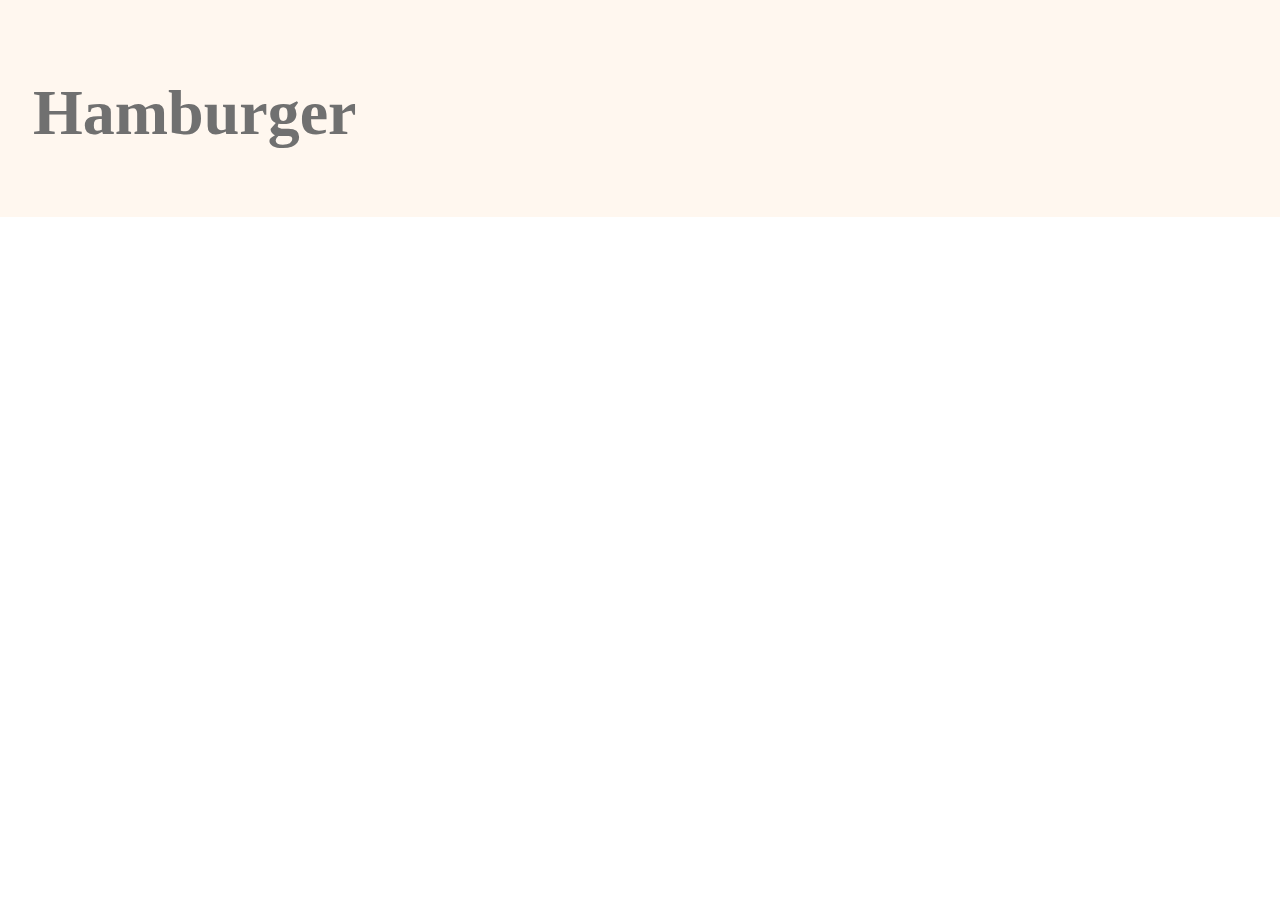
==== archive.html @ cde48e70 "add new file" ====
<!DOCTYPE html>
<html lang="ja">
<head>
    <meta charset="UTF-8">
    <meta http-equiv="X-UA-Compatible" content="IE=edge">
    <meta name="viewport" content="width=device-width, initial-scale=1.0">
    <title>Hamburger</title>
    <link rel="stylesheet" href="css/reset.css">
    <link rel="stylesheet" href="css/style.css">
    <link href="https://use.fontawesome.com/releases/v5.6.1/css/all.css" rel="stylesheet">
    <script src="https://ajax.googleapis.com/ajax/libs/jquery/3.5.1/jquery.min.js"></script>
</head>
<body>
    <header class="l-header">
        <div class="l-header__left">
            <h1 class="l-header__left__head"><a href="front.html" class="l-header__left--color l-header__left--size">Hamburger</a></h1>
            
        </div>

        <div class="l-header__right">

        </div>
    </header>

    <main class="l-main">
        
    </main>

    <footer class="l-footer">

    </footer>

    <script src="js/script.js"></script>
</body>
</html>
---- css/style.css ----
@charset "UTF-8";
* {
  -webkit-box-sizing: border-box;
          box-sizing: border-box;
}

html {
  font-size: 62.5%;
}

body {
  overflow-x: hidden;
}

body.js-open {
  position: fixed;
  top: 0;
  left: 0;
  right: 0;
  z-index: 100;
  background: rgba(0, 0, 0, 0.4);
  -webkit-transition: all 500ms;
  transition: all 500ms;
}

li {
  list-style-type: none;
}

a {
  text-decoration: none;
  display: inline-block;
  color: black;
}

h1, h2, h3, h4, h5 {
  font-family: Roboto;
}

.l-header__left {
  background-color: #FFF7EF;
}

.l-header__left.js-open {
  background: rgba(0, 0, 0, 0.4);
}

@media (min-width: 1025px) {
  .l-header__left {
    display: -webkit-box;
    display: -ms-flexbox;
    display: flex;
    height: 21.7rem;
  }
}

.l-header__left__head {
  padding: 4rem 0 0;
  text-align: center;
}

@media (min-width: 1025px) {
  .l-header__left__head {
    padding: 6.5rem 0 0 3.3rem;
  }
}

.l-header__left--color {
  color: #707070;
}

.l-header__left--size {
  font-size: 4rem;
}

@media (min-width: 1025px) {
  .l-header__left--size {
    font-size: 6.4rem;
  }
}

.c-search {
  width: 23rem;
  height: 4.6rem;
  background-image: url("../../../img/パス 270.png");
  background-repeat: no-repeat;
  background-position: 7% center;
  border-radius: 10px;
  font-size: 25px;
  border-color: #707070;
  border-width: 1px;
}

.c-search.js-open {
  background: rgba(0, 0, 0, 0.4);
}

@media (min-width: 600px) {
  .c-search {
    width: 39.6rem;
  }
}

.c-submit {
  width: 7.8rem;
  height: 4.6rem;
  font-size: 1.6rem;
  color: #707070;
  margin: 0 0 0 1rem;
  border-radius: 10px;
  border-color: #707070;
  border-width: 1px;
  background: -webkit-gradient(linear, left top, left bottom, from(#F2EDE9), to(#DED8D3));
  background: linear-gradient(#F2EDE9, #DED8D3);
  cursor: pointer;
}

.c-submit.js-open {
  background: rgba(0, 0, 0, 0.4);
}

@media (min-width: 600px) {
  .c-submit {
    width: 13.6rem;
  }
}

.c-close {
  font-size: 700%;
  font-weight: bold;
  position: absolute;
  top: 5px;
  right: 17%;
  color: #707070;
  cursor: pointer;
}

@media (min-width: 600px) {
  .c-close {
    right: 58%;
  }
}

@media (min-width: 1025px) {
  .c-close {
    display: none;
  }
}

.p-form {
  display: -webkit-box;
  display: -ms-flexbox;
  display: flex;
  -webkit-box-pack: center;
      -ms-flex-pack: center;
          justify-content: center;
  padding: 4rem 0 4rem;
}

@media (min-width: 1025px) {
  .p-form {
    padding: 0;
    margin: 10rem 0 0 15rem;
  }
}

.p-menu {
  border-style: none;
  background-color: transparent;
  position: absolute;
  font-size: 2.0rem;
  font-family: Roboto;
  font-weight: bold;
  color: #707070;
  top: 14px;
  right: 16px;
}

@media (min-width: 600px) {
  .p-menu {
    font-size: 3.4rem;
  }
}

@media (min-width: 1025px) {
  .p-menu {
    z-index: 110;
    top: 8.6rem;
    right: 12rem;
  }
}

.p-sidebar {
  -webkit-transition: all 200ms 0s ease;
  transition: all 200ms 0s ease;
  position: fixed;
  top: 0;
  left: 100%;
  background: #F2EDE9;
  width: 100vw;
  height: 100vh;
  z-index: 110;
  overflow-y: auto;
}

@media (min-width: 1025px) {
  .p-sidebar {
    position: static;
    left: 81%;
    position: absolute;
    z-index: auto;
    height: auto;
    overflow-y: visible;
  }
}

.p-sidebar dt {
  font-size: 2.4rem;
  padding: 0 0 4.2rem 4.6rem;
  font-weight: normal;
}

.p-sidebar dd {
  font-size: 2.0rem;
  padding: 0 0 2.8rem 6.6rem;
  font-weight: normal;
}

.p-sidebar__burger {
  margin: 21.2rem 0 0 0;
}

.p-sidebar.js-open {
  left: 10%;
}

@media (min-width: 600px) {
  .p-sidebar.js-open {
    left: 55%;
  }
}

.u-sidebar-color {
  color: #707070;
}

.u-sidebar-margin {
  margin-top: 2rem;
}
/*# sourceMappingURL=style.css.map */
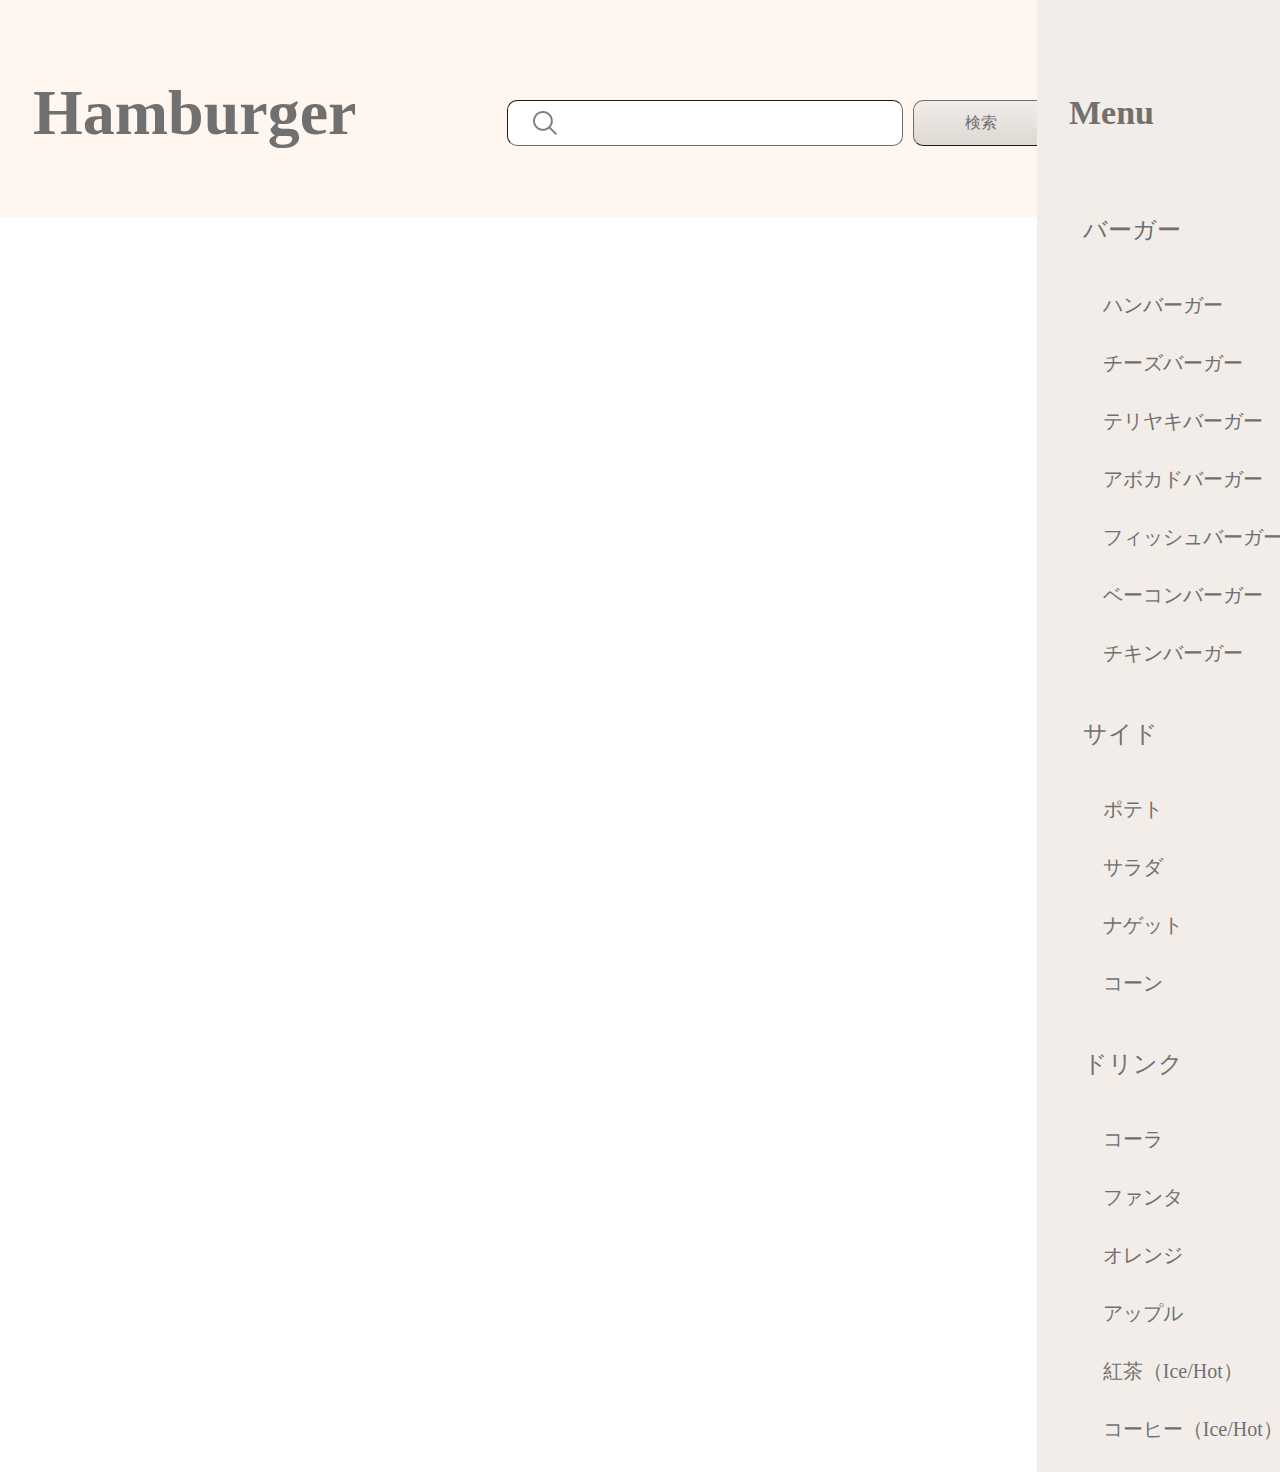
==== commit 63805688: "add new file" ====
--- a/archive.html
+++ b/archive.html
@@ -14,11 +14,45 @@
     <header class="l-header">
         <div class="l-header__left">
             <h1 class="l-header__left__head"><a href="front.html" class="l-header__left--color l-header__left--size">Hamburger</a></h1>
-            
+            <form action="search.html" method="get" class="p-form">
+                <input type="search" class="c-search">
+                <input type="submit" value="検索" class="c-submit">
+            </form>
         </div>
-
+        
         <div class="l-header__right">
-
+            <button class="p-menu">Menu</button>
+            <div class="p-sidebar">
+                <span class="c-close">×</span>
+                <dl class="p-sidebar__burger">
+                    <dt><a href="#" class="u-sidebar-color">バーガー</a></dt>
+                    <dd><a href="#" class="u-sidebar-color">ハンバーガー</a></dd>
+                    <dd><a href="#" class="u-sidebar-color">チーズバーガー</a></dd>
+                    <dd><a href="#" class="u-sidebar-color">テリヤキバーガー</a></dd>
+                    <dd><a href="#" class="u-sidebar-color">アボカドバーガー</a></dd>
+                    <dd><a href="#" class="u-sidebar-color">フィッシュバーガー</a></dd>
+                    <dd><a href="#" class="u-sidebar-color">ベーコンバーガー</a></dd>
+                    <dd><a href="#" class="u-sidebar-color">チキンバーガー</a></dd>
+                </dl>
+    
+                <dl class="u-sidebar-margin">
+                    <dt><a href="#" class="u-sidebar-color">サイド</a></dt>
+                    <dd><a href="#" class="u-sidebar-color">ポテト</a></dd>
+                    <dd><a href="#" class="u-sidebar-color">サラダ</a></dd>
+                    <dd><a href="#" class="u-sidebar-color">ナゲット</a></dd>
+                    <dd><a href="#" class="u-sidebar-color">コーン</a></dd>
+                </dl>
+    
+                <dl class="u-sidebar-margin">
+                    <dt><a href="#" class="u-sidebar-color">ドリンク</a></dt>
+                    <dd><a href="#" class="u-sidebar-color">コーラ</a></dd>
+                    <dd><a href="#" class="u-sidebar-color">ファンタ</a></dd>
+                    <dd><a href="#" class="u-sidebar-color">オレンジ</a></dd>
+                    <dd><a href="#" class="u-sidebar-color">アップル</a></dd>
+                    <dd><a href="#" class="u-sidebar-color">紅茶（Ice/Hot）</a></dd>
+                    <dd><a href="#" class="u-sidebar-color">コーヒー（Ice/Hot）</a></dd>
+                </dl>
+            </div>
         </div>
     </header>
 
--- a/css/style.css
+++ b/css/style.css
@@ -77,6 +77,36 @@
   .l-header__left--size {
     font-size: 6.4rem;
   }
+}
+
+.l-footer {
+  position: relative;
+}
+
+.l-footer__img {
+  width: 100vw;
+  height: 15rem;
+}
+
+.l-footer__wrap {
+  width: 100vw;
+  position: absolute;
+  top: 0;
+  left: 0;
+  color: white;
+}
+
+.l-footer__wrap__head {
+  font-size: 2rem;
+  margin: 3.9rem 0 0 0;
+  text-align: center;
+}
+
+.l-footer__wrap__text {
+  width: 100%;
+  font-size: 1.4rem;
+  margin: 3.5rem auto 3rem;
+  text-align: center;
 }
 
 .c-search {
@@ -240,6 +270,227 @@
   }
 }
 
+.p-top-image {
+  position: relative;
+}
+
+.p-top-image__img {
+  -o-object-fit: cover;
+     object-fit: cover;
+  width: 100%;
+  height: 285px;
+}
+
+@media (min-width: 1025px) {
+  .p-top-image__img {
+    width: 81%;
+    height: 530px;
+  }
+}
+
+.p-top-image__head {
+  position: absolute;
+  top: 119px;
+  left: 25px;
+}
+
+@media (min-width: 600px) {
+  .p-top-image__head {
+    left: 86px;
+  }
+}
+
+@media (min-width: 1025px) {
+  .p-top-image__head {
+    top: 231px;
+    left: 86px;
+  }
+}
+
+.p-top-image--size {
+  font-size: 36px;
+  color: white;
+}
+
+.p-card-out {
+  padding: 2rem 2rem 0;
+  position: relative;
+}
+
+.p-card-out__img {
+  width: 100%;
+  height: 642px;
+  -o-object-fit: cover;
+     object-fit: cover;
+}
+
+@media (min-width: 1025px) {
+  .p-card-out__img {
+    height: 120rem;
+  }
+}
+
+.p-card-in {
+  padding: 2rem 2rem 0;
+  position: relative;
+}
+
+.p-card-in__img {
+  width: 100%;
+  height: 642px;
+  -o-object-fit: cover;
+     object-fit: cover;
+}
+
+@media (min-width: 1025px) {
+  .p-card-in__img {
+    height: 120rem;
+  }
+}
+
+.p-card__head {
+  position: absolute;
+  top: 3rem;
+  left: 3rem;
+  font-size: 41px;
+  font-family: Roboto;
+  color: #EAEAEA;
+}
+
+.p-card__line {
+  display: block;
+  position: absolute;
+  content: "";
+  width: 34px;
+  height: 4px;
+  background-color: white;
+  top: 10rem;
+  left: 3rem;
+}
+
+.p-card__body1 {
+  position: absolute;
+  top: 317px;
+  left: 30px;
+  right: 30px;
+  background-color: rgba(255, 255, 255, 0.7);
+  height: 163px;
+}
+
+.p-card__body1__head {
+  font-size: 22px;
+  font-weight: normal;
+  padding: 2rem 0 2rem 1rem;
+}
+
+.p-card__body1__text {
+  font-size: 16px;
+  padding: 0 1rem 0 1rem;
+  color: #3C2A10;
+  overflow: hidden;
+  height: 71px;
+}
+
+.p-card__body2 {
+  position: absolute;
+  top: 489px;
+  left: 30px;
+  right: 30px;
+  background-color: rgba(255, 255, 255, 0.7);
+  height: 163px;
+}
+
+.p-card__body2__head {
+  font-size: 22px;
+  font-weight: normal;
+  padding: 2rem 0 2rem 1rem;
+}
+
+.p-card__body2__text {
+  font-size: 16px;
+  padding: 0 1rem 0 1rem;
+  color: #3C2A10;
+  overflow: hidden;
+  height: 71px;
+}
+
+.p-container-card {
+  margin-bottom: 5rem;
+}
+
+@media (min-width: 600px) {
+  .p-container-card {
+    display: -webkit-box;
+    display: -ms-flexbox;
+    display: flex;
+    padding: 2rem 2rem 0 2rem;
+  }
+}
+
+@media (min-width: 1025px) {
+  .p-container-card {
+    width: 81%;
+    padding: 10rem 9.2rem 0 9.1rem;
+  }
+}
+
+.p-map {
+  position: relative;
+}
+
+.p-map__img {
+  height: 69.1rem;
+  -o-object-fit: cover;
+     object-fit: cover;
+}
+
+.p-map__wrap {
+  width: 100vw;
+  position: absolute;
+  top: 0;
+  left: 0;
+  height: 41.5rem;
+  padding: 3.5rem 4.2rem 0;
+  background: rgba(0, 0, 0, 0.6);
+  color: white;
+  z-index: 100;
+}
+
+.p-map__wrap__head {
+  font-size: 30px;
+  font-family: auto;
+}
+
+.p-map__wrap__line {
+  display: block;
+  content: "";
+  width: 75px;
+  height: 2px;
+  background-color: white;
+  margin-top: -3rem;
+}
+
+.p-map__wrap__text {
+  margin-top: 2rem;
+  font-size: 1.4rem;
+  line-height: 33px;
+}
+
+.p-map__wrap-thin {
+  position: absolute;
+  top: 41.5rem;
+  left: 0;
+  background: rgba(0, 0, 0, 0.3);
+  width: 100vw;
+  height: 27.6rem;
+}
+
+@media (min-width: 600px) {
+  .p-map__wrap-thin {
+    background: rgba(0, 0, 0, 0.6);
+  }
+}
+
 .u-sidebar-color {
   color: #707070;
 }
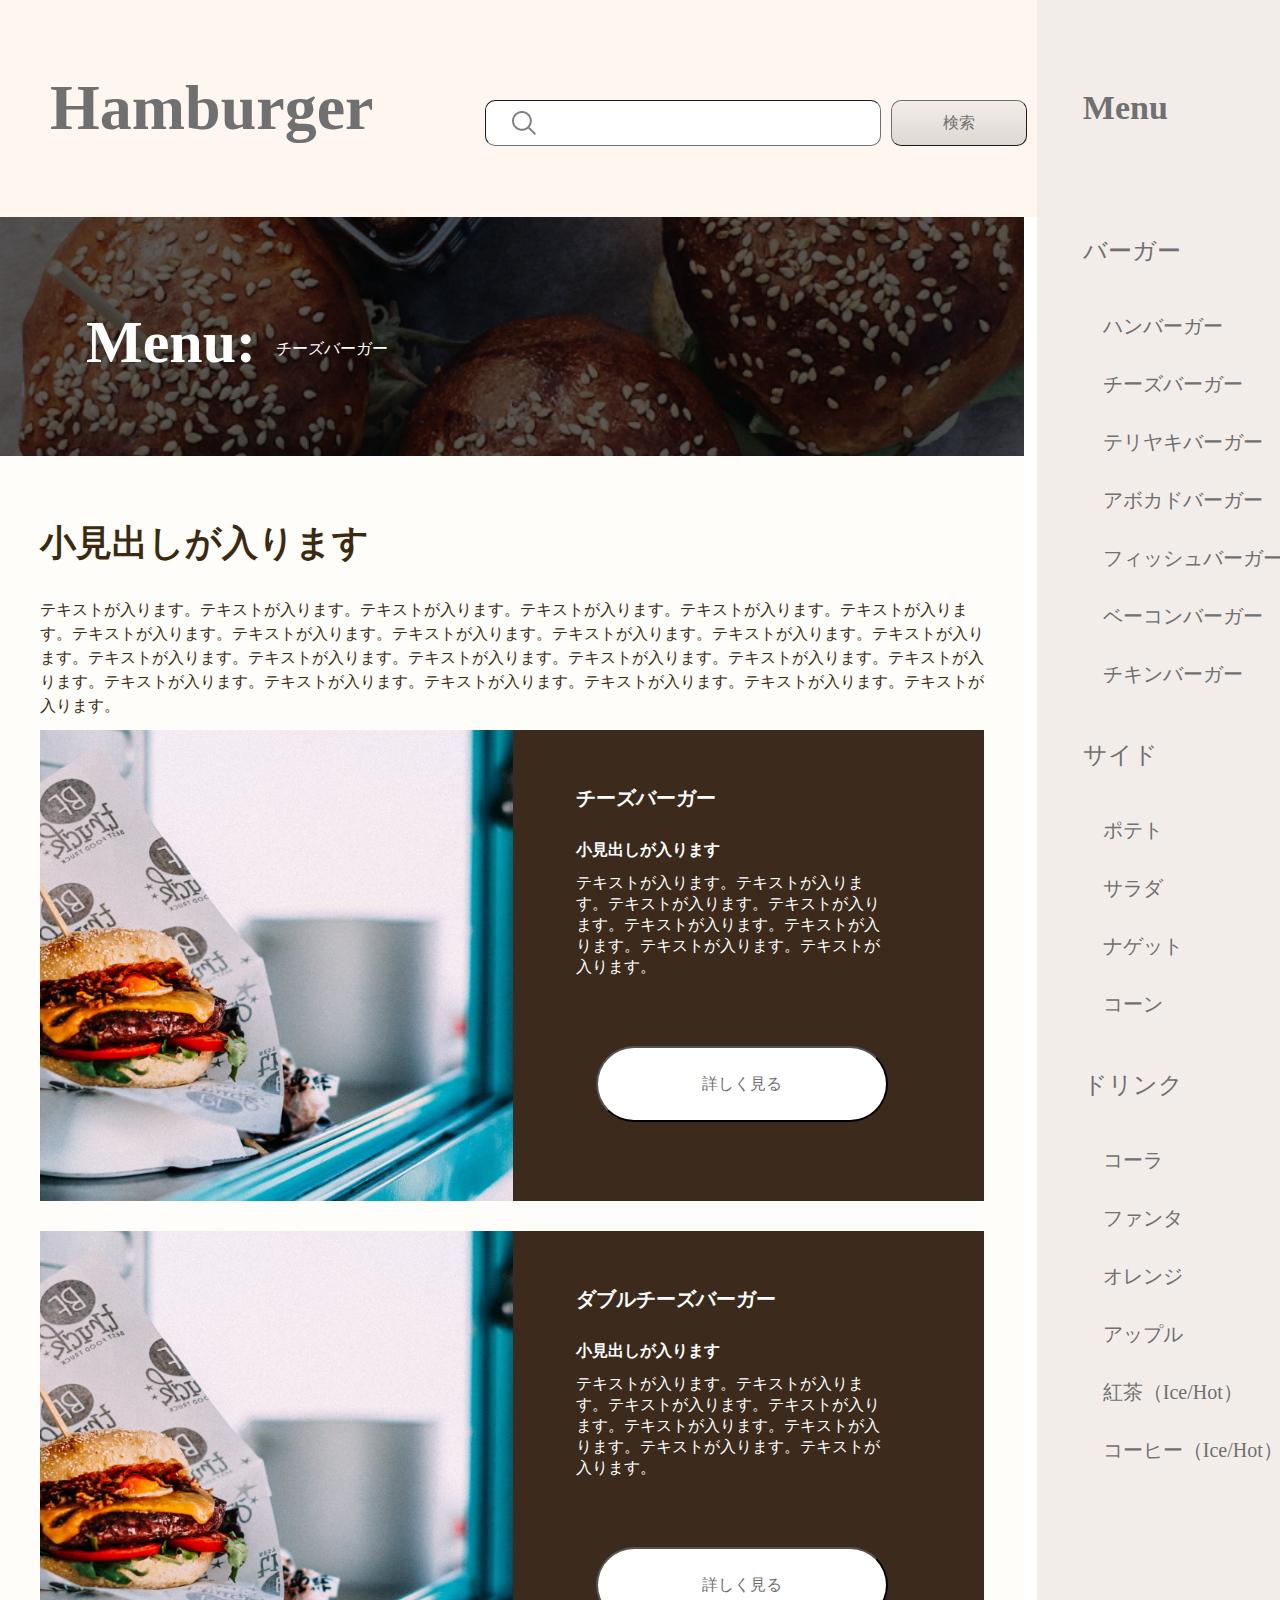
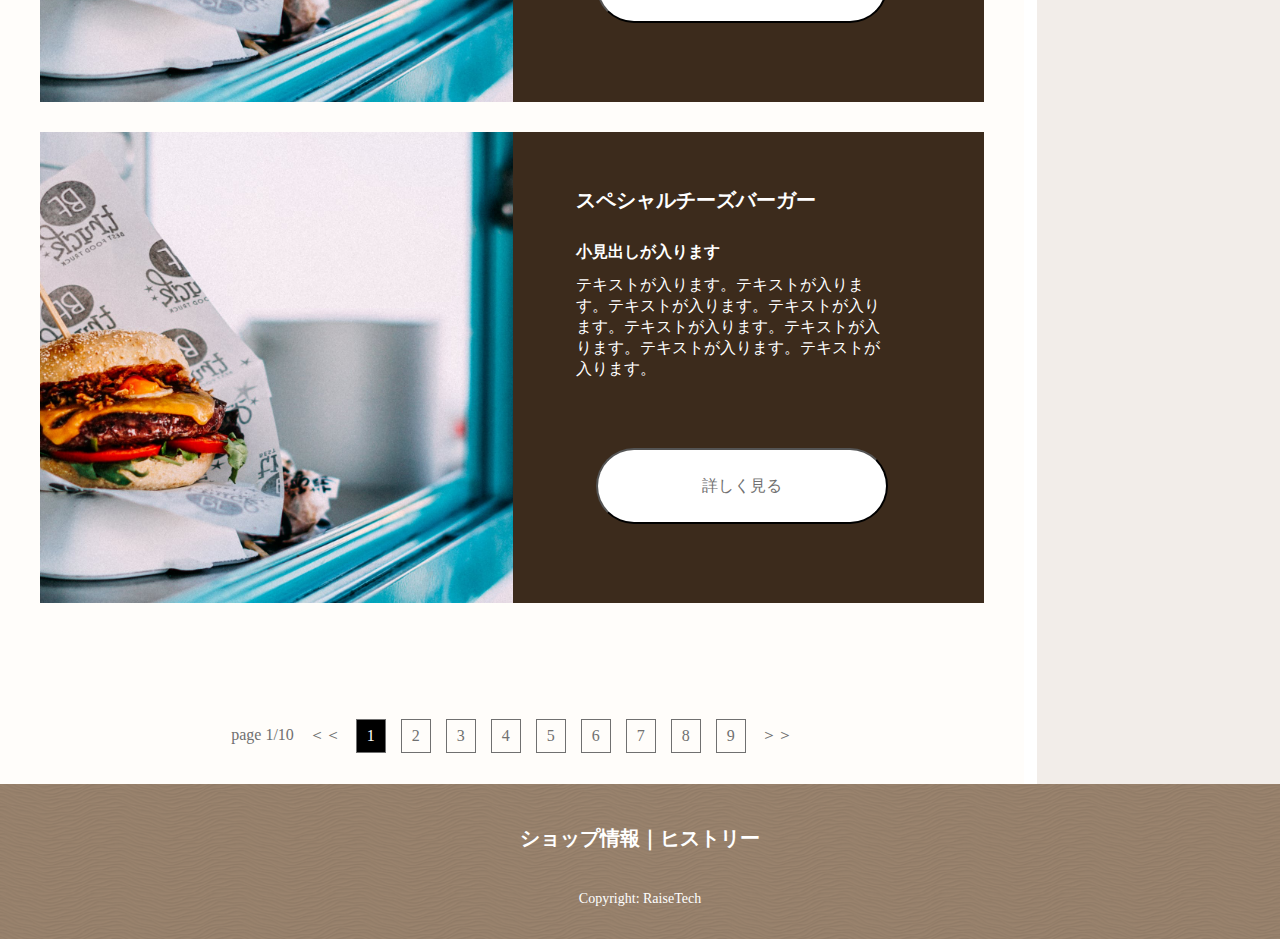
==== commit d693e324: "add new file" ====
--- a/archive.html
+++ b/archive.html
@@ -4,7 +4,7 @@
     <meta charset="UTF-8">
     <meta http-equiv="X-UA-Compatible" content="IE=edge">
     <meta name="viewport" content="width=device-width, initial-scale=1.0">
-    <title>Hamburger</title>
+    <title>Hamburger Archive</title>
     <link rel="stylesheet" href="css/reset.css">
     <link rel="stylesheet" href="css/style.css">
     <link href="https://use.fontawesome.com/releases/v5.6.1/css/all.css" rel="stylesheet">
@@ -21,8 +21,9 @@
         </div>
         
         <div class="l-header__right">
-            <button class="p-menu">Menu</button>
-            <div class="p-sidebar">
+            <button class="c-menu">Menu</button>
+            <div class="p-sidebar u-height-sidebar-archive">
+                <h2 class="c-menu-pc">Menu</h2>
                 <span class="c-close">×</span>
                 <dl class="p-sidebar__burger">
                     <dt><a href="#" class="u-sidebar-color">バーガー</a></dt>
@@ -57,11 +58,103 @@
     </header>
 
     <main class="l-main">
+        <figure class="p-top-image-archive">
+            <img src="img/three-burgers-on-brown-wooden-tray-between-white-ceramic-6@2x.png" alt="" class="p-top-image-archive__img">
+            <div class="p-top-image-archive__wrapper">
+                <h2 class="p-top-image-archive__head">Menu:</h2>
+                <p class="p-top-image-archive__text">チーズバーガー</p>
+            </div>
+        </figure>
+
+        <div class="p-container-archive">
+            <div class="p-caption">
+                <h3 class="p-caption__head">小見出しが入ります</h3>
+                <p class="p-caption__text">テキストが入ります。テキストが入ります。テキストが入ります。テキストが入ります。テキストが入ります。テキストが入ります。テキストが入ります。テキストが入ります。テキストが入ります。テキストが入ります。テキストが入ります。テキストが入ります。テキストが入ります。テキストが入ります。テキストが入ります。テキストが入ります。テキストが入ります。テキストが入ります。テキストが入ります。テキストが入ります。テキストが入ります。テキストが入ります。テキストが入ります。テキストが入ります。</p>
+            </div>
+
+            <article class="p-card-article">
+                <figure class="p-card-article__img">
+                    <img src="img/e-1.png" alt="" class="p-card-article__img__size">
+                </figure>
+                <div class="p-card-article__detail">
+                    <h4 class="p-card-article__detail__tophead">チーズバーガー</h4>
+                    <h5 class="p-card-article__detail__middlehead">小見出しが入ります</h5>
+                    <p class="p-card-article__detail__text">テキストが入ります。テキストが入ります。テキストが入ります。テキストが入ります。テキストが入ります。テキストが入ります。テキストが入ります。テキストが入ります。</p>
+                    <div>
+                        <button class="p-card-article__detail__button"><a href="#">詳しく見る</a></button>
+                    </div>
+                </div>
+            </article>
+            <article class="p-card-article">
+                <figure class="p-card-article__img">
+                    <img src="img/e-1.png" alt="" class="p-card-article__img__size">
+                </figure>
+                <div class="p-card-article__detail">
+                    <h4 class="p-card-article__detail__tophead">ダブルチーズバーガー</h4>
+                    <h5 class="p-card-article__detail__middlehead">小見出しが入ります</h5>
+                    <p class="p-card-article__detail__text">テキストが入ります。テキストが入ります。テキストが入ります。テキストが入ります。テキストが入ります。テキストが入ります。テキストが入ります。テキストが入ります。</p>
+                    <div>
+                        <button class="p-card-article__detail__button"><a href="#">詳しく見る</a></button>
+                    </div>
+                </div>
+            </article>
+            <article class="p-card-article">
+                <figure class="p-card-article__img">
+                    <img src="img/e-1.png" alt="" class="p-card-article__img__size">
+                </figure>
+                <div class="p-card-article__detail">
+                    <h4 class="p-card-article__detail__tophead">スペシャルチーズバーガー</h4>
+                    <h5 class="p-card-article__detail__middlehead">小見出しが入ります</h5>
+                    <p class="p-card-article__detail__text">テキストが入ります。テキストが入ります。テキストが入ります。テキストが入ります。テキストが入ります。テキストが入ります。テキストが入ります。テキストが入ります。</p>
+                    <div>
+                        <button class="p-card-article__detail__button"><a href="#">詳しく見る</a></button>
+                    </div>
+                </div>
+            </article>
+
+            <div class="c-pagination-sp">
+                <ul class="c-pagination-sp__list">
+                    <div>
+                        <li>＜</li>
+                        <li>＜</li>
+                        <li class="c-pagination-sp__list__pre"><a href="#">前へ</a></li>
+                    </div>
+                    <div>
+                        <li class="c-pagination-sp__list__next"><a href="#">次へ</a></li>
+                        <li>＞</li>
+                        <li>＞</li>
+                    </div>
+                </ul>
+            </div>
+
+            <div class="c-pagination-desktop">
+                <ul class="c-pagination-desktop__list">
+                    <li class="c-pagination-desktop__list__page">page 1/10</li>
+                    <li class="c-pagination-desktop__list__component">＜</li>
+                    <li class="c-pagination-desktop__list__component">＜</li>
+                    <li class="c-pagination-desktop__list__style c-pagination-desktop__list__style--current-page"><a href="#" class="color">1</a></li>
+                    <li class="c-pagination-desktop__list__style"><a href="#">2</a></li>
+                    <li class="c-pagination-desktop__list__style"><a href="#">3</a></li>
+                    <li class="c-pagination-desktop__list__style"><a href="#">4</a></li>
+                    <li class="c-pagination-desktop__list__style"><a href="#">5</a></li>
+                    <li class="c-pagination-desktop__list__style"><a href="#">6</a></li>
+                    <li class="c-pagination-desktop__list__style"><a href="#">7</a></li>
+                    <li class="c-pagination-desktop__list__style"><a href="#">8</a></li>
+                    <li class="c-pagination-desktop__list__style"><a href="#">9</a></li>
+                    <li class="c-pagination-desktop__list__component">＞</li>
+                    <li class="c-pagination-desktop__list__component">＞</li>
+                </ul>
+            </div>
+        </div>
         
     </main>
 
     <footer class="l-footer">
-
+        <img src="img/レイヤー -7@2x.png" alt=""  class="l-footer__img">
+        <div class="l-footer__wrap">
+            <h6 class="l-footer__wrap__head">ショップ情報｜ヒストリー</h6>
+            <p class="l-footer__wrap__text">Copyright: RaiseTech</p>
+        </div>
     </footer>
 
     <script src="js/script.js"></script>
--- a/css/style.css
+++ b/css/style.css
@@ -39,6 +39,7 @@
 
 .l-header__left {
   background-color: #FFF7EF;
+  width: 100vw;
 }
 
 .l-header__left.js-open {
@@ -50,7 +51,11 @@
     display: -webkit-box;
     display: -ms-flexbox;
     display: flex;
+    -webkit-box-pack: justify;
+        -ms-flex-pack: justify;
+            justify-content: space-between;
     height: 21.7rem;
+    width: 81%;
   }
 }
 
@@ -61,7 +66,7 @@
 
 @media (min-width: 1025px) {
   .l-header__left__head {
-    padding: 6.5rem 0 0 3.3rem;
+    padding: 6rem 0 0 5rem;
   }
 }
 
@@ -79,13 +84,23 @@
   }
 }
 
+.l-main {
+  background-color: #FFFDFA;
+}
+
+@media (min-width: 1025px) {
+  .l-main {
+    width: 80vw;
+  }
+}
+
 .l-footer {
   position: relative;
 }
 
 .l-footer__img {
   width: 100vw;
-  height: 15rem;
+  height: 15.5rem;
 }
 
 .l-footer__wrap {
@@ -177,6 +192,93 @@
   }
 }
 
+.c-pagination-sp {
+  height: 11.4rem;
+}
+
+@media (min-width: 600px) {
+  .c-pagination-sp {
+    display: none;
+  }
+}
+
+.c-pagination-sp__list {
+  padding: 6rem 0 3rem;
+  color: #707070;
+  display: -webkit-box;
+  display: -ms-flexbox;
+  display: flex;
+  -webkit-box-pack: justify;
+      -ms-flex-pack: justify;
+          justify-content: space-between;
+}
+
+.c-pagination-sp__list li {
+  display: inline-block;
+  font-size: 1.6rem;
+}
+
+.c-pagination-sp__list li a {
+  font-size: 1.6rem;
+}
+
+.c-pagination-desktop {
+  height: 17.1rem;
+  display: none;
+}
+
+@media (min-width: 600px) {
+  .c-pagination-desktop {
+    display: block;
+  }
+}
+
+.c-pagination-desktop__list {
+  padding: 10.6rem 0 0 0;
+  display: -webkit-box;
+  display: -ms-flexbox;
+  display: flex;
+  -webkit-box-pack: center;
+      -ms-flex-pack: center;
+          justify-content: center;
+}
+
+.c-pagination-desktop__list li {
+  display: inline;
+  font-family: Roboto;
+  font-size: 1.6rem;
+  color: #707070;
+}
+
+.c-pagination-desktop__list li a {
+  color: #707070;
+  display: block;
+}
+
+.c-pagination-desktop__list__style {
+  padding: 0.4rem 1rem;
+  border: 1px solid #707070;
+  margin: 0 1.5rem 0 0;
+}
+
+.c-pagination-desktop__list__style--current-page {
+  background-color: black;
+  margin-left: 1.5rem;
+}
+
+.c-pagination-desktop__list__style--current-page .color {
+  color: white;
+}
+
+.c-pagination-desktop__list__page {
+  padding-top: 0.4rem;
+  margin-right: 1.5rem;
+}
+
+.c-pagination-desktop__list__component {
+  padding-top: 0.4rem;
+}
+
 .p-form {
   display: -webkit-box;
   display: -ms-flexbox;
@@ -190,11 +292,11 @@
 @media (min-width: 1025px) {
   .p-form {
     padding: 0;
-    margin: 10rem 0 0 15rem;
-  }
-}
-
-.p-menu {
+    margin: 10rem 1rem 0 0;
+  }
+}
+
+.c-menu {
   border-style: none;
   background-color: transparent;
   position: absolute;
@@ -207,16 +309,30 @@
 }
 
 @media (min-width: 600px) {
-  .p-menu {
+  .c-menu {
     font-size: 3.4rem;
   }
 }
 
 @media (min-width: 1025px) {
-  .p-menu {
-    z-index: 110;
+  .c-menu {
+    display: none;
     top: 8.6rem;
     right: 12rem;
+  }
+}
+
+.c-menu-pc {
+  display: none;
+}
+
+@media (min-width: 1025px) {
+  .c-menu-pc {
+    display: block;
+    font-size: 3.4rem;
+    font-family: Roboto;
+    color: #707070;
+    margin: 8.2rem 0 0 4.6rem;
   }
 }
 
@@ -235,11 +351,10 @@
 
 @media (min-width: 1025px) {
   .p-sidebar {
-    position: static;
+    position: absolute;
     left: 81%;
-    position: absolute;
     z-index: auto;
-    height: auto;
+    height: 2800px;
     overflow-y: visible;
   }
 }
@@ -258,6 +373,12 @@
 
 .p-sidebar__burger {
   margin: 21.2rem 0 0 0;
+}
+
+@media (min-width: 1025px) {
+  .p-sidebar__burger {
+    margin: 10rem 0 0 0;
+  }
 }
 
 .p-sidebar.js-open {
@@ -283,7 +404,6 @@
 
 @media (min-width: 1025px) {
   .p-top-image__img {
-    width: 81%;
     height: 530px;
   }
 }
@@ -310,6 +430,71 @@
 .p-top-image--size {
   font-size: 36px;
   color: white;
+}
+
+.p-top-image-archive {
+  position: relative;
+}
+
+.p-top-image-archive__img {
+  -o-object-fit: cover;
+     object-fit: cover;
+  width: 100%;
+  height: 285px;
+}
+
+@media (min-width: 1025px) {
+  .p-top-image-archive__img {
+    height: 239px;
+  }
+}
+
+.p-top-image-archive__wrapper {
+  position: absolute;
+  top: 0;
+  left: 0;
+  width: 100%;
+  height: 100%;
+  background: rgba(0, 0, 0, 0.6);
+  padding: 10.4rem 0 0 3.7rem;
+}
+
+@media (min-width: 600px) {
+  .p-top-image-archive__wrapper {
+    display: -webkit-box;
+    display: -ms-flexbox;
+    display: flex;
+    padding: 10.4rem 0 0 8.6rem;
+  }
+}
+
+@media (min-width: 1025px) {
+  .p-top-image-archive__wrapper {
+    padding: 8rem 0 0 8.6rem;
+  }
+}
+
+.p-top-image-archive__head {
+  font-size: 36px;
+  color: white;
+  font-family: Roboto;
+}
+
+@media (min-width: 600px) {
+  .p-top-image-archive__head {
+    font-size: 6rem;
+  }
+}
+
+.p-top-image-archive__text {
+  color: white;
+  font-size: 1.6rem;
+}
+
+@media (min-width: 600px) {
+  .p-top-image-archive__text {
+    padding: 4rem 0 0 2rem;
+  }
 }
 
 .p-card-out {
@@ -355,6 +540,13 @@
   font-size: 41px;
   font-family: Roboto;
   color: #EAEAEA;
+}
+
+@media (min-width: 1025px) {
+  .p-card__head {
+    font-size: 8rem;
+    left: 4rem;
+  }
 }
 
 .p-card__line {
@@ -368,6 +560,14 @@
   left: 3rem;
 }
 
+@media (min-width: 1025px) {
+  .p-card__line {
+    left: 4rem;
+    top: 15rem;
+    width: 6.3rem;
+  }
+}
+
 .p-card__body1 {
   position: absolute;
   top: 317px;
@@ -375,6 +575,12 @@
   right: 30px;
   background-color: rgba(255, 255, 255, 0.7);
   height: 163px;
+}
+
+@media (min-width: 1025px) {
+  .p-card__body1 {
+    top: 860px;
+  }
 }
 
 .p-card__body1__head {
@@ -400,6 +606,12 @@
   height: 163px;
 }
 
+@media (min-width: 1025px) {
+  .p-card__body2 {
+    top: 1040px;
+  }
+}
+
 .p-card__body2__head {
   font-size: 22px;
   font-weight: normal;
@@ -414,6 +626,117 @@
   height: 71px;
 }
 
+.p-card-article {
+  margin: 2rem 0 0 0;
+  height: 58.4rem;
+}
+
+@media (min-width: 600px) {
+  .p-card-article {
+    display: -webkit-box;
+    display: -ms-flexbox;
+    display: flex;
+    height: 35.4rem;
+  }
+}
+
+@media (min-width: 1025px) {
+  .p-card-article {
+    margin: 3rem 0 0 0;
+    height: 47.1rem;
+  }
+}
+
+.p-card-article__img__size {
+  -o-object-fit: cover;
+     object-fit: cover;
+  width: 100%;
+  height: 23rem;
+}
+
+@media (min-width: 600px) {
+  .p-card-article__img__size {
+    width: 48vw;
+    height: 35.4rem;
+  }
+}
+
+@media (min-width: 1025px) {
+  .p-card-article__img__size {
+    height: 47.1rem;
+  }
+}
+
+.p-card-article__detail {
+  background: #3C2B1C;
+  color: white;
+  height: 35.4rem;
+  padding: 3rem 7.3rem 0 1.6rem;
+}
+
+@media (min-width: 600px) {
+  .p-card-article__detail {
+    width: 50%;
+    padding: 3rem 6rem 0 3.6rem;
+  }
+}
+
+@media (min-width: 1025px) {
+  .p-card-article__detail {
+    height: 47.1rem;
+    padding: 5.3rem 9.6rem 0 6.3rem;
+  }
+}
+
+.p-card-article__detail__tophead {
+  font-size: 2rem;
+}
+
+.p-card-article__detail__middlehead {
+  font-size: 1.6rem;
+  padding: 2.5rem 0 0 0;
+  margin: 0;
+}
+
+.p-card-article__detail__text {
+  font-size: 1.6rem;
+  padding: 1rem 0 0 0;
+  line-height: 21px;
+  height: 11.4rem;
+}
+
+.p-card-article__detail div {
+  margin: 4rem auto 0;
+  text-align: center;
+}
+
+@media (min-width: 600px) {
+  .p-card-article__detail div {
+    margin: 7rem auto 0;
+  }
+}
+
+.p-card-article__detail div button {
+  width: 16.3rem;
+  height: 4.2rem;
+  background-color: white;
+  border-radius: 20px;
+  margin: 0 0 0 2rem;
+}
+
+@media (min-width: 1025px) {
+  .p-card-article__detail div button {
+    width: 29.2rem;
+    height: 7.6rem;
+    border-radius: 50px;
+  }
+}
+
+.p-card-article__detail div button a {
+  color: #707070;
+  font-size: 1.6rem;
+}
+
 .p-container-card {
   margin-bottom: 5rem;
 }
@@ -429,8 +752,18 @@
 
 @media (min-width: 1025px) {
   .p-container-card {
-    width: 81%;
-    padding: 10rem 9.2rem 0 9.1rem;
+    padding: 6rem 2rem 0 2rem;
+    margin-bottom: 8rem;
+  }
+}
+
+.p-container-archive {
+  padding: 0 2rem 0;
+}
+
+@media (min-width: 1025px) {
+  .p-container-archive {
+    padding: 0 4rem 0;
   }
 }
 
@@ -442,6 +775,12 @@
   height: 69.1rem;
   -o-object-fit: cover;
      object-fit: cover;
+}
+
+@media (min-width: 1025px) {
+  .p-map__img {
+    width: 79.9vw;
+  }
 }
 
 .p-map__wrap {
@@ -456,6 +795,13 @@
   z-index: 100;
 }
 
+@media (min-width: 1025px) {
+  .p-map__wrap {
+    width: 50vw;
+    height: 69.1rem;
+  }
+}
+
 .p-map__wrap__head {
   font-size: 30px;
   font-family: auto;
@@ -491,6 +837,55 @@
   }
 }
 
+@media (min-width: 1025px) {
+  .p-map__wrap-thin {
+    width: 29.9vw;
+    height: 69.1rem;
+    top: 0;
+    left: 50vw;
+    background: rgba(0, 0, 0, 0.3);
+  }
+}
+
+.p-caption__head {
+  font-size: 2.8rem;
+  padding: 3rem 0 0 0;
+  color: #3C2A10;
+}
+
+@media (min-width: 600px) {
+  .p-caption__head {
+    font-size: 3.6rem;
+  }
+}
+
+@media (min-width: 1025px) {
+  .p-caption__head {
+    padding: 6rem 0 0 0;
+  }
+}
+
+.p-caption__text {
+  font-size: 1.6rem;
+  padding: 2.6rem 0 0 0;
+  height: 27.6rem;
+  color: #3C2A10;
+}
+
+@media (min-width: 600px) {
+  .p-caption__text {
+    margin-bottom: 2rem;
+  }
+}
+
+@media (min-width: 1025px) {
+  .p-caption__text {
+    padding: 2.8rem 0 0 0;
+    height: 12rem;
+    margin-bottom: 4rem;
+  }
+}
+
 .u-sidebar-color {
   color: #707070;
 }
@@ -498,4 +893,16 @@
 .u-sidebar-margin {
   margin-top: 2rem;
 }
+
+@media (min-width: 1025px) {
+  .u-height-sidebar-archive {
+    height: 2500px;
+  }
+}
+
+@media (min-width: 1025px) {
+  .u-height-sidebar-search {
+    height: 3500px;
+  }
+}
 /*# sourceMappingURL=style.css.map */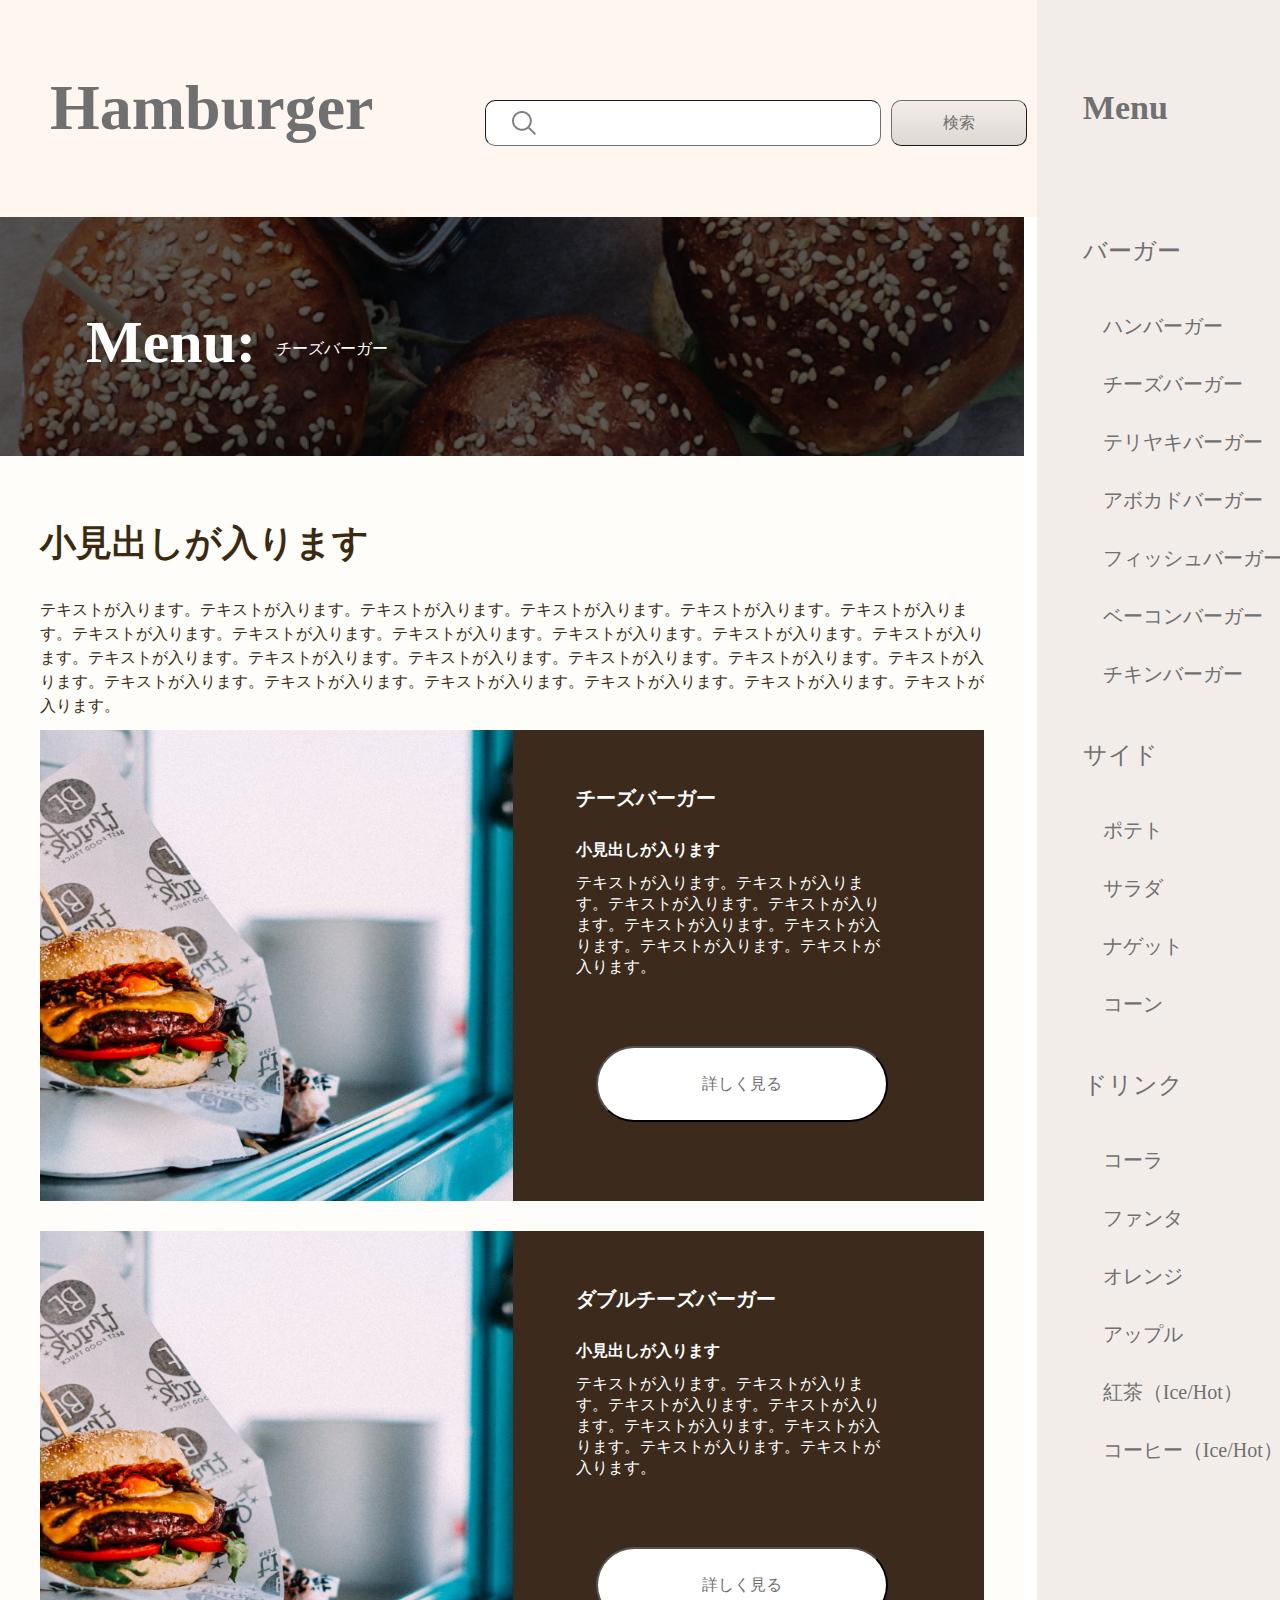
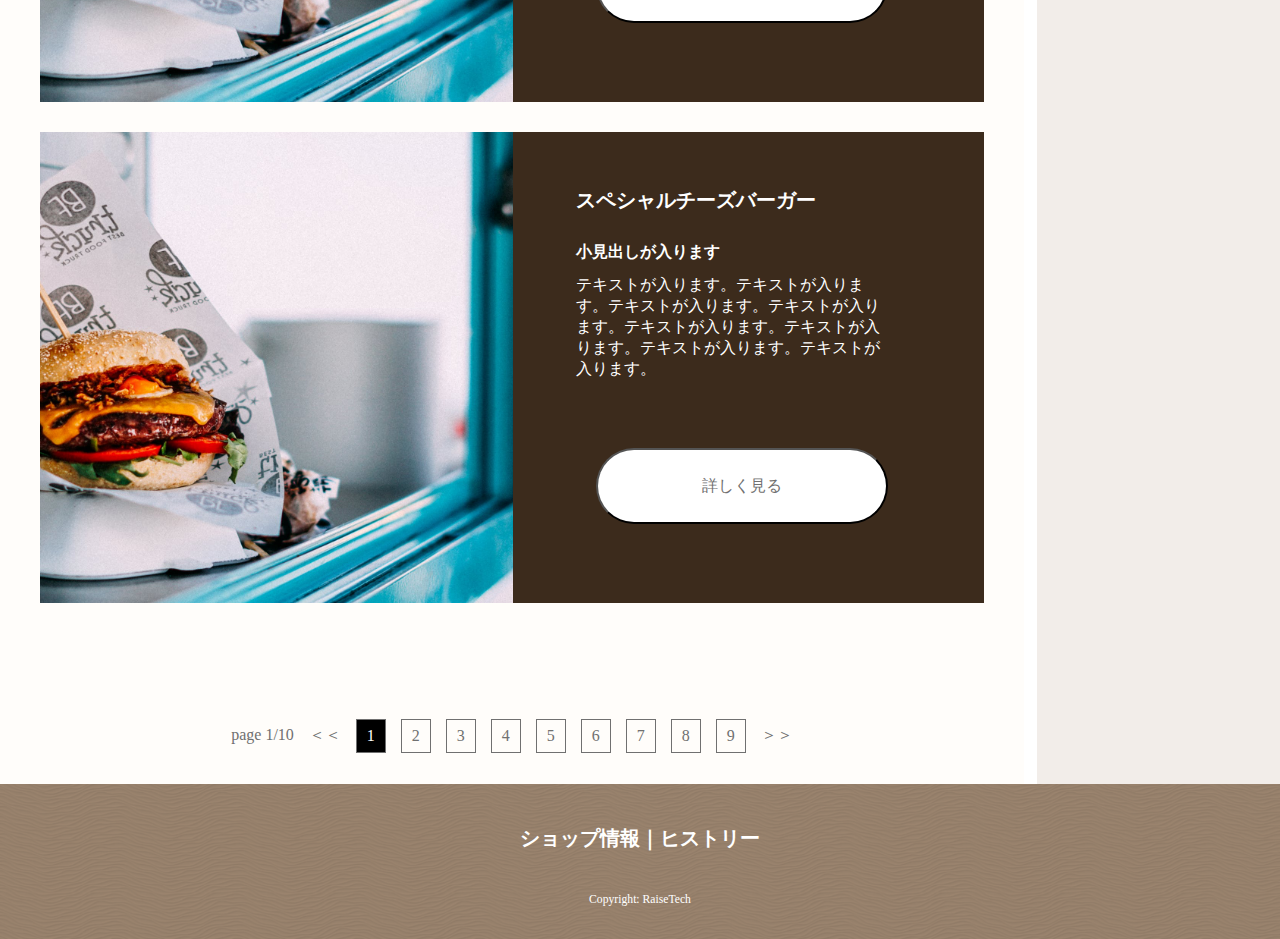
==== commit 59048050: "add new file" ====
--- a/archive.html
+++ b/archive.html
@@ -55,6 +55,7 @@
                 </dl>
             </div>
         </div>
+        <div class="c-black-bg"></div>
     </header>
 
     <main class="l-main">
@@ -153,7 +154,7 @@
         <img src="img/レイヤー -7@2x.png" alt=""  class="l-footer__img">
         <div class="l-footer__wrap">
             <h6 class="l-footer__wrap__head">ショップ情報｜ヒストリー</h6>
-            <p class="l-footer__wrap__text">Copyright: RaiseTech</p>
+            <p class="l-footer__wrap__text"><small>Copyright: RaiseTech</small></p>
         </div>
     </footer>
 
--- a/css/style.css
+++ b/css/style.css
@@ -14,13 +14,6 @@
 
 body.js-open {
   position: fixed;
-  top: 0;
-  left: 0;
-  right: 0;
-  z-index: 100;
-  background: rgba(0, 0, 0, 0.4);
-  -webkit-transition: all 500ms;
-  transition: all 500ms;
 }
 
 li {
@@ -134,6 +127,7 @@
   font-size: 25px;
   border-color: #707070;
   border-width: 1px;
+  padding-left: 5rem;
 }
 
 .c-search.js-open {
@@ -142,6 +136,7 @@
 
 @media (min-width: 600px) {
   .c-search {
+    padding-left: 7rem;
     width: 39.6rem;
   }
 }
@@ -279,6 +274,25 @@
   padding-top: 0.4rem;
 }
 
+.c-black-bg {
+  position: fixed;
+  left: 0;
+  top: 0;
+  width: 100vw;
+  height: 100vh;
+  z-index: 100;
+  background-color: #000;
+  opacity: 0;
+  visibility: hidden;
+  -webkit-transition: all .6s;
+  transition: all .6s;
+}
+
+.js-black-bg {
+  opacity: .8;
+  visibility: visible;
+}
+
 .p-form {
   display: -webkit-box;
   display: -ms-flexbox;
@@ -792,7 +806,7 @@
   padding: 3.5rem 4.2rem 0;
   background: rgba(0, 0, 0, 0.6);
   color: white;
-  z-index: 100;
+  z-index: 50;
 }
 
 @media (min-width: 1025px) {
@@ -870,6 +884,7 @@
   padding: 2.6rem 0 0 0;
   height: 27.6rem;
   color: #3C2A10;
+  font-weight: 500;
 }
 
 @media (min-width: 600px) {
